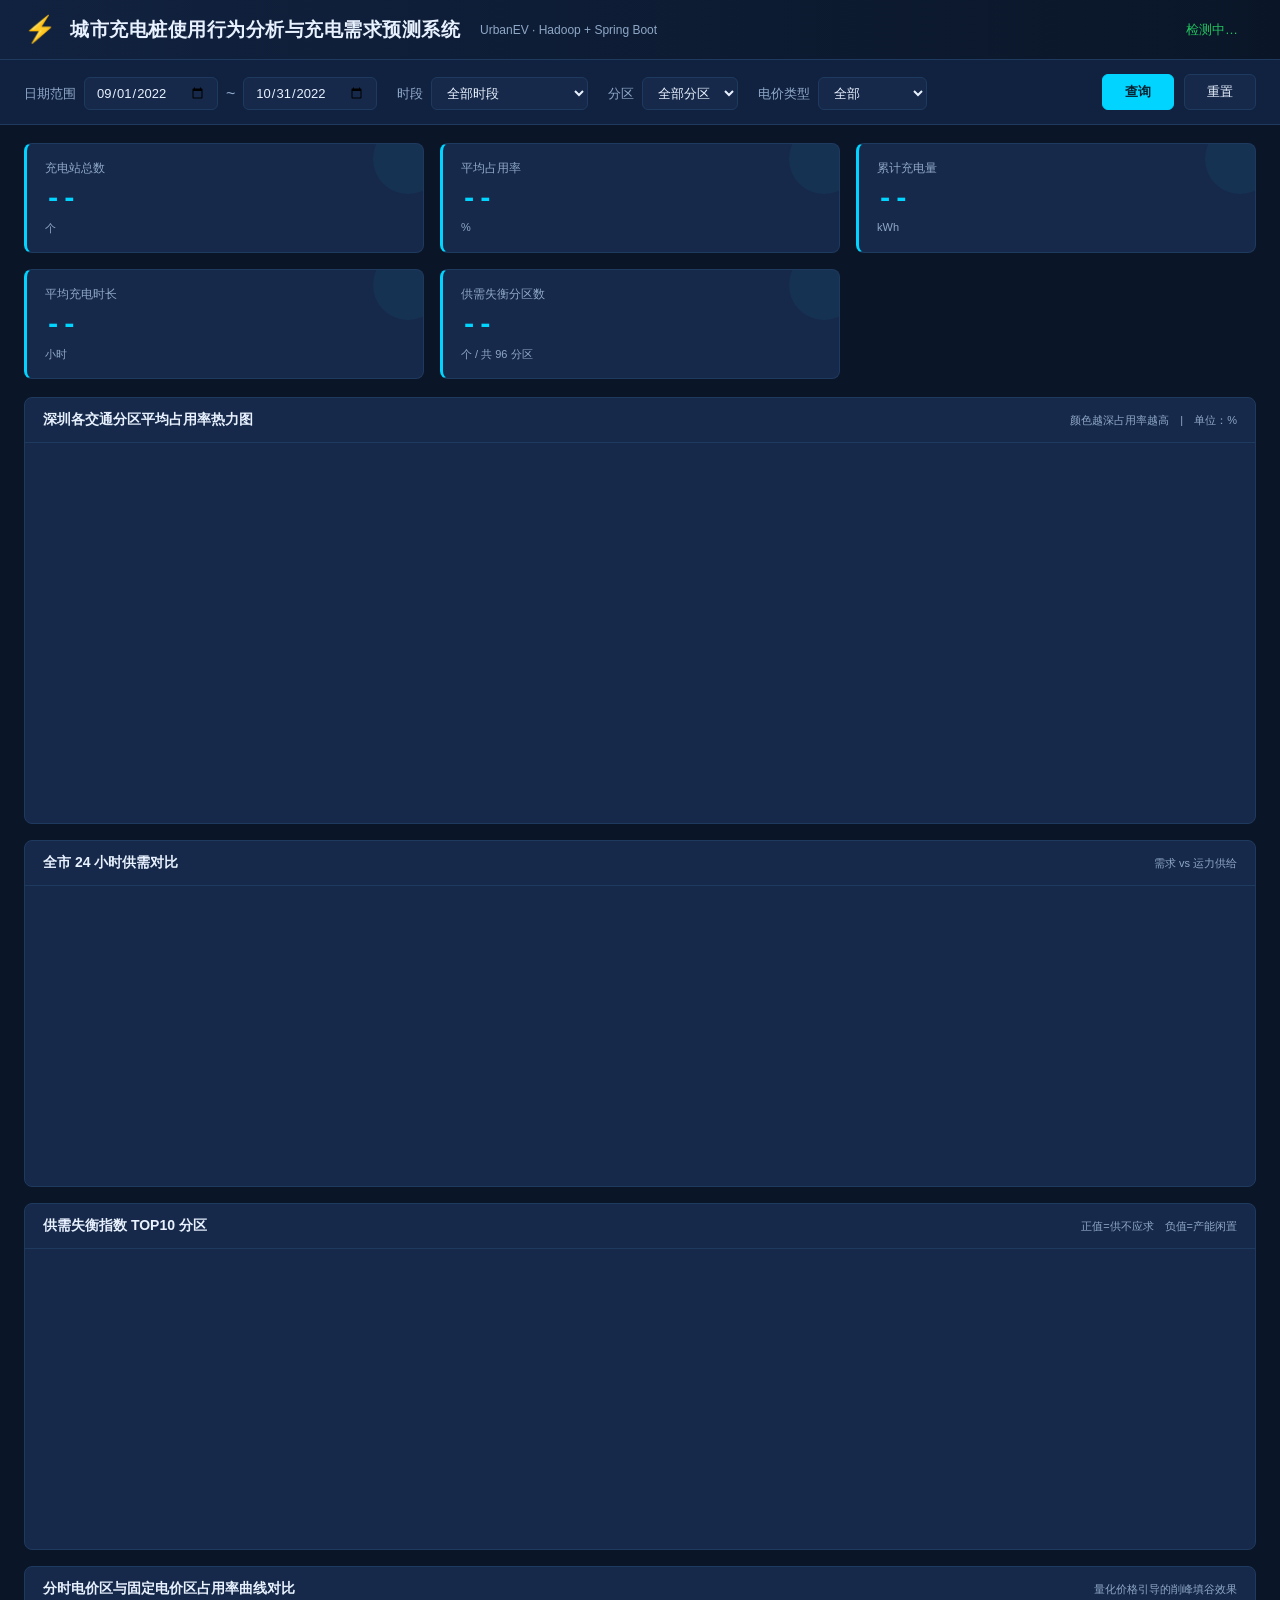
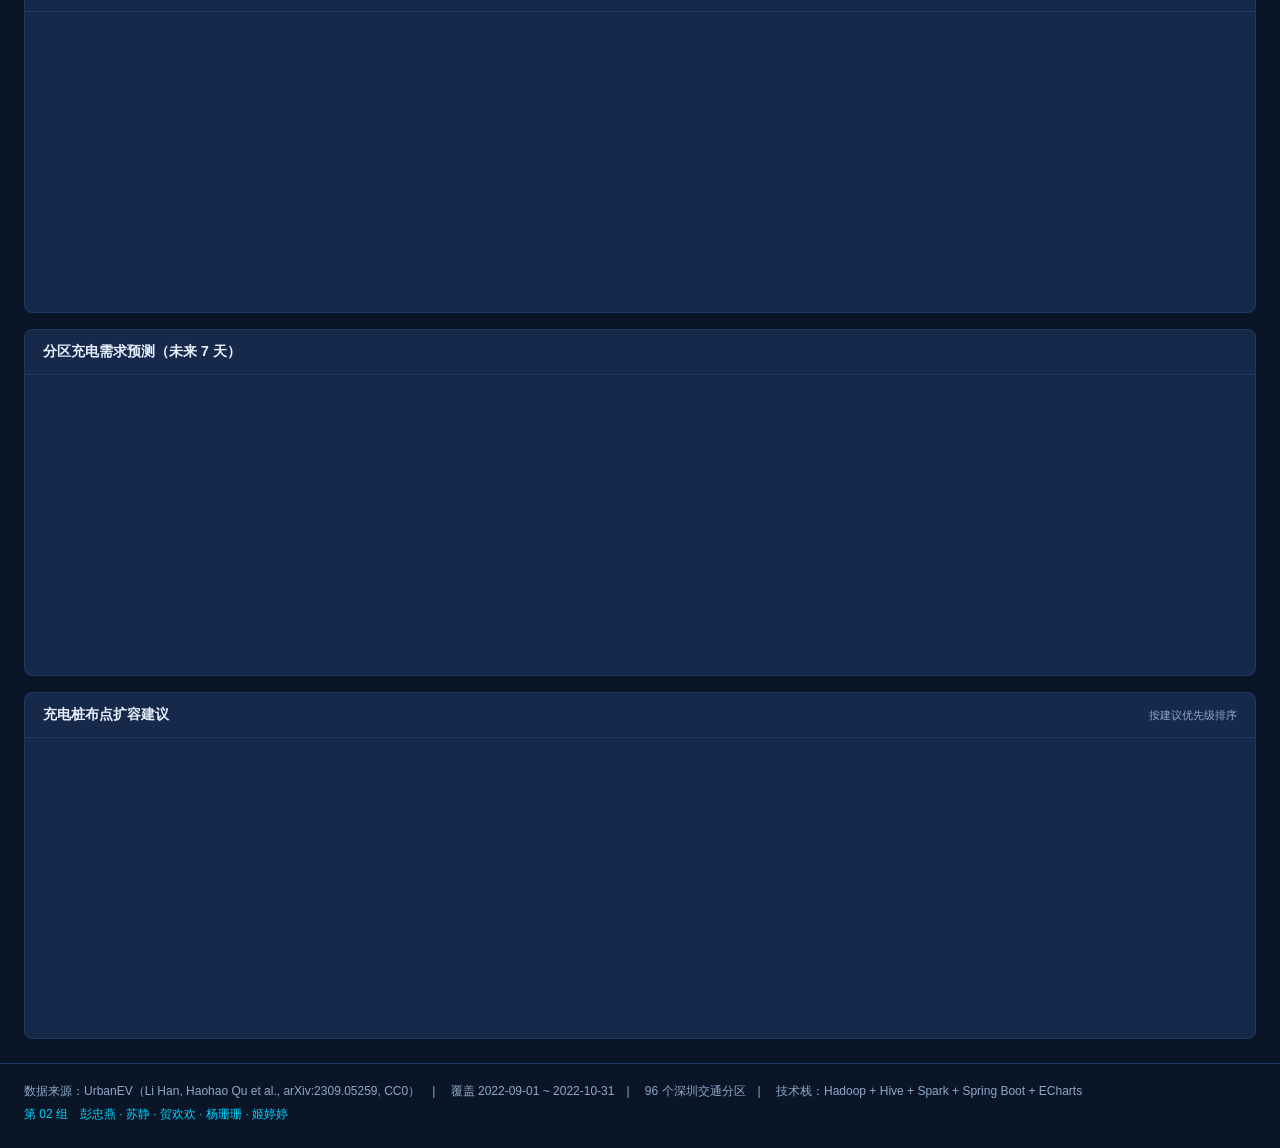
==== frontend/index.html @ 477baba5 "[A] 基础设施与骨架 - Docker编排/Flume配置/MR作业/Spark SQL/前后端骨架 + 数据实测重写契约" ====
<!DOCTYPE html>
<html lang="zh-CN">
<head>
<meta charset="UTF-8">
<meta name="viewport" content="width=device-width, initial-scale=1.0">
<title>城市充电桩使用行为分析与充电需求预测系统</title>
<link rel="stylesheet" href="css/style.css">
</head>
<body>

<!-- ==================== 顶部导航 ==================== -->
<header class="topbar">
    <div class="topbar-left">
        <span class="logo">⚡</span>
        <h1>城市充电桩使用行为分析与充电需求预测系统</h1>
        <span class="subtitle">UrbanEV · Hadoop + Spring Boot</span>
    </div>
    <div class="topbar-right">
        <span class="status" id="sysStatus">检测中…</span>
        <span class="clock" id="clock"></span>
    </div>
</header>

<!-- ==================== 全局筛选栏 ==================== -->
<section class="filter-bar" id="filterBar">
    <div class="filter-item">
        <label>日期范围</label>
        <input type="date" id="startDate" value="2022-09-01">
        <span class="tilde">~</span>
        <input type="date" id="endDate" value="2022-10-31">
    </div>
    <div class="filter-item">
        <label>时段</label>
        <select id="hourSelect">
            <option value="">全部时段</option>
            <option value="0-6">凌晨 00:00-06:59</option>
            <option value="7-9">早高峰 07:00-09:59</option>
            <option value="10-16">平峰 10:00-16:59</option>
            <option value="17-19">晚高峰 17:00-19:59</option>
            <option value="20-23">夜间 20:00-23:59</option>
        </select>
    </div>
    <div class="filter-item">
        <label>分区</label>
        <select id="regionSelect">
            <option value="">全部分区</option>
        </select>
    </div>
    <div class="filter-item">
        <label>电价类型</label>
        <select id="priceTypeSelect">
            <option value="">全部</option>
            <option value="TOU">分时电价区</option>
            <option value="FLAT">固定电价区</option>
        </select>
    </div>
    <div class="filter-actions">
        <button class="btn btn-primary" id="btnQuery">查询</button>
        <button class="btn" id="btnReset">重置</button>
    </div>
</section>

<!-- ==================== KPI 指标卡 ==================== -->
<section class="kpi-row" id="kpiRow">
    <div class="kpi-card" data-kpi="stations">
        <div class="kpi-label">充电站总数</div>
        <div class="kpi-value" id="kpiStations">--</div>
        <div class="kpi-sub" id="kpiStationsSub">个</div>
    </div>
    <div class="kpi-card" data-kpi="avg-occupancy">
        <div class="kpi-label">平均占用率</div>
        <div class="kpi-value" id="kpiOccupancy">--</div>
        <div class="kpi-sub" id="kpiOccupancySub">%</div>
    </div>
    <div class="kpi-card" data-kpi="total-volume">
        <div class="kpi-label">累计充电量</div>
        <div class="kpi-value" id="kpiVolume">--</div>
        <div class="kpi-sub">kWh</div>
    </div>
    <div class="kpi-card" data-kpi="avg-duration">
        <div class="kpi-label">平均充电时长</div>
        <div class="kpi-value" id="kpiDuration">--</div>
        <div class="kpi-sub">小时</div>
    </div>
    <div class="kpi-card" data-kpi="imbalance">
        <div class="kpi-label">供需失衡分区数</div>
        <div class="kpi-value" id="kpiImbalance">--</div>
        <div class="kpi-sub">个 / 共 96 分区</div>
    </div>
</section>

<!-- ==================== 主图表区 ==================== -->
<section class="chart-grid">

    <!-- 图1：分区占用率热力图 -->
    <div class="chart-card chart-lg">
        <div class="chart-header">
            <h3>深圳各交通分区平均占用率热力图</h3>
            <span class="chart-tip">颜色越深占用率越高　|　单位：%</span>
        </div>
        <div class="chart-body" id="chartHeatmap"></div>
    </div>

    <!-- 图2：24小时供需曲线 -->
    <div class="chart-card">
        <div class="chart-header">
            <h3>全市 24 小时供需对比</h3>
            <span class="chart-tip">需求 vs 运力供给</span>
        </div>
        <div class="chart-body" id="chartHourly"></div>
    </div>

    <!-- 图3：供需失衡指数 TOP10 -->
    <div class="chart-card">
        <div class="chart-header">
            <h3>供需失衡指数 TOP10 分区</h3>
            <span class="chart-tip">正值=供不应求　负值=产能闲置</span>
        </div>
        <div class="chart-body" id="chartImbalance"></div>
    </div>

    <!-- 图4：分时电价 vs 固定电价 削峰效果 -->
    <div class="chart-card">
        <div class="chart-header">
            <h3>分时电价区与固定电价区占用率曲线对比</h3>
            <span class="chart-tip">量化价格引导的削峰填谷效果</span>
        </div>
        <div class="chart-body" id="chartPriceElasticity"></div>
    </div>

    <!-- 图5：充电需求预测 -->
    <div class="chart-card">
        <div class="chart-header">
            <h3>分区充电需求预测（未来 7 天）</h3>
            <span class="chart-tip" id="predictMape"></span>
        </div>
        <div class="chart-body" id="chartForecast"></div>
    </div>

    <!-- 图6：布点扩容建议 -->
    <div class="chart-card">
        <div class="chart-header">
            <h3>充电桩布点扩容建议</h3>
            <span class="chart-tip">按建议优先级排序</span>
        </div>
        <div class="chart-body chart-scroll" id="chartSuggestion"></div>
    </div>

</section>

<!-- ==================== 数据说明 ==================== -->
<footer class="footer">
    <div>
        数据来源：UrbanEV（Li Han, Haohao Qu et al., arXiv:2309.05259, CC0）　|　
        覆盖 2022-09-01 ~ 2022-10-31　|　
        96 个深圳交通分区　|　
        技术栈：Hadoop + Hive + Spark + Spring Boot + ECharts
    </div>
    <div class="footer-team">
        第 02 组　彭忠燕 · 苏静 · 贺欢欢 · 杨珊珊 · 姬婷婷
    </div>
</footer>

<script src="js/echarts.min.js"></script>
<script src="js/common.js"></script>
<script src="js/app.js"></script>
</body>
</html>
---- frontend/css/style.css ----
/* ==============================================================================
 * style.css —— 前端样式（骨架模板）
 *
 * 维护人：C（贺欢欢）　|　骨架由 A（彭忠燕）提供，2026-11-19
 *
 * 配色说明：
 *   整体深色科技风，答辩现场投影效果好（深色背景投影不刺眼，图表线条更亮）
 *   主色 #00d4ff（青），强调 #ff6b35（橙），数据上涨用红、下跌用绿
 * ============================================================================== */

:root {
    --bg-primary: #0a1628;
    --bg-secondary: #112240;
    --bg-card: #16294a;
    --border: #1e3a5f;
    --text-primary: #e8f1ff;
    --text-secondary: #8fa8c8;
    --accent-cyan: #00d4ff;
    --accent-orange: #ff6b35;
    --accent-green: #22c55e;
    --accent-red: #ef4444;
    --accent-purple: #a78bfa;
}

* { margin: 0; padding: 0; box-sizing: border-box; }

body {
    font-family: "Microsoft YaHei", "PingFang SC", -apple-system, sans-serif;
    background: var(--bg-primary);
    color: var(--text-primary);
    min-height: 100vh;
}

/* ---------------- 顶部导航 ---------------- */
.topbar {
    display: flex; justify-content: space-between; align-items: center;
    padding: 14px 24px;
    background: linear-gradient(90deg, var(--bg-secondary), var(--bg-primary));
    border-bottom: 1px solid var(--border);
}
.topbar-left { display: flex; align-items: center; gap: 14px; }
.logo { font-size: 26px; }
.topbar h1 { font-size: 19px; font-weight: 600; letter-spacing: .5px; }
.subtitle { font-size: 12px; color: var(--text-secondary); margin-left: 6px; }
.topbar-right { display: flex; align-items: center; gap: 18px; }
.status { font-size: 13px; color: var(--accent-green); }
.status.down { color: var(--accent-red); }
.clock { font-size: 14px; color: var(--accent-cyan); font-family: Consolas, monospace; }

/* ---------------- 全局筛选栏 ---------------- */
.filter-bar {
    display: flex; flex-wrap: wrap; gap: 20px; align-items: flex-end;
    padding: 14px 24px;
    background: var(--bg-secondary);
    border-bottom: 1px solid var(--border);
}
.filter-item { display: flex; align-items: center; gap: 8px; }
.filter-item label { font-size: 13px; color: var(--text-secondary); white-space: nowrap; }
.filter-item input, .filter-item select {
    background: var(--bg-card);
    border: 1px solid var(--border);
    color: var(--text-primary);
    padding: 7px 11px;
    border-radius: 6px;
    font-size: 13px;
    outline: none;
    font-family: inherit;
}
.filter-item input:focus, .filter-item select:focus { border-color: var(--accent-cyan); }
.tilde { color: var(--text-secondary); }
.filter-actions { margin-left: auto; display: flex; gap: 10px; }

.btn {
    padding: 8px 22px; border: 1px solid var(--border);
    background: var(--bg-card); color: var(--text-primary);
    border-radius: 6px; cursor: pointer; font-size: 13px;
    font-family: inherit; transition: all .2s;
}
.btn:hover { border-color: var(--accent-cyan); color: var(--accent-cyan); }
.btn-primary {
    background: var(--accent-cyan); color: #04202e;
    border-color: var(--accent-cyan); font-weight: 600;
}
.btn-primary:hover { background: #33ddff; color: #04202e; }

/* ---------------- KPI 指标卡 ---------------- */
.kpi-row {
    display: grid; grid-template-columns: repeat(5, 1fr);
    gap: 16px; padding: 18px 24px;
}
.kpi-card {
    background: var(--bg-card);
    border: 1px solid var(--border);
    border-left: 3px solid var(--accent-cyan);
    border-radius: 8px; padding: 16px 18px;
    position: relative; overflow: hidden;
}
.kpi-card::after {
    content: ''; position: absolute; right: -20px; top: -20px;
    width: 70px; height: 70px; border-radius: 50%;
    background: rgba(0, 212, 255, .05);
}
.kpi-label { font-size: 12px; color: var(--text-secondary); margin-bottom: 8px; }
.kpi-value {
    font-size: 27px; font-weight: 700; color: var(--accent-cyan);
    font-family: Consolas, "Microsoft YaHei", monospace; line-height: 1.15;
}
.kpi-sub { font-size: 11px; color: var(--text-secondary); margin-top: 5px; }

/* ---------------- 图表区 ---------------- */
.chart-grid {
    display: grid; grid-template-columns: repeat(2, 1fr);
    gap: 16px; padding: 0 24px 24px;
}
.chart-card {
    background: var(--bg-card);
    border: 1px solid var(--border);
    border-radius: 8px; overflow: hidden;
    display: flex; flex-direction: column;
}
.chart-lg { grid-column: span 2; }
.chart-header {
    padding: 13px 18px;
    border-bottom: 1px solid var(--border);
    display: flex; justify-content: space-between; align-items: baseline;
    flex-wrap: wrap; gap: 8px;
}
.chart-header h3 { font-size: 14px; font-weight: 600; }
.chart-tip { font-size: 11px; color: var(--text-secondary); }
.chart-body { height: 300px; padding: 8px; }
.chart-lg .chart-body { height: 380px; }
.chart-scroll { overflow-y: auto; }

/* ---------------- 页脚 ---------------- */
.footer {
    padding: 16px 24px 22px;
    border-top: 1px solid var(--border);
    color: var(--text-secondary); font-size: 12px; line-height: 1.9;
}
.footer-team { color: var(--accent-cyan); }

/* ---------------- 滚动条 ---------------- */
::-webkit-scrollbar { width: 7px; height: 7px; }
::-webkit-scrollbar-track { background: var(--bg-primary); }
::-webkit-scrollbar-thumb { background: var(--border); border-radius: 4px; }
::-webkit-scrollbar-thumb:hover { background: var(--accent-cyan); }

/* ---------------- 响应式（笔记本小屏答辩用） ---------------- */
@media (max-width: 1400px) {
    .kpi-row { grid-template-columns: repeat(3, 1fr); }
    .chart-grid { grid-template-columns: 1fr; }
    .chart-lg { grid-column: span 1; }
}
@media (max-width: 900px) {
    .kpi-row { grid-template-columns: repeat(2, 1fr); }
    .topbar h1 { font-size: 15px; }
}
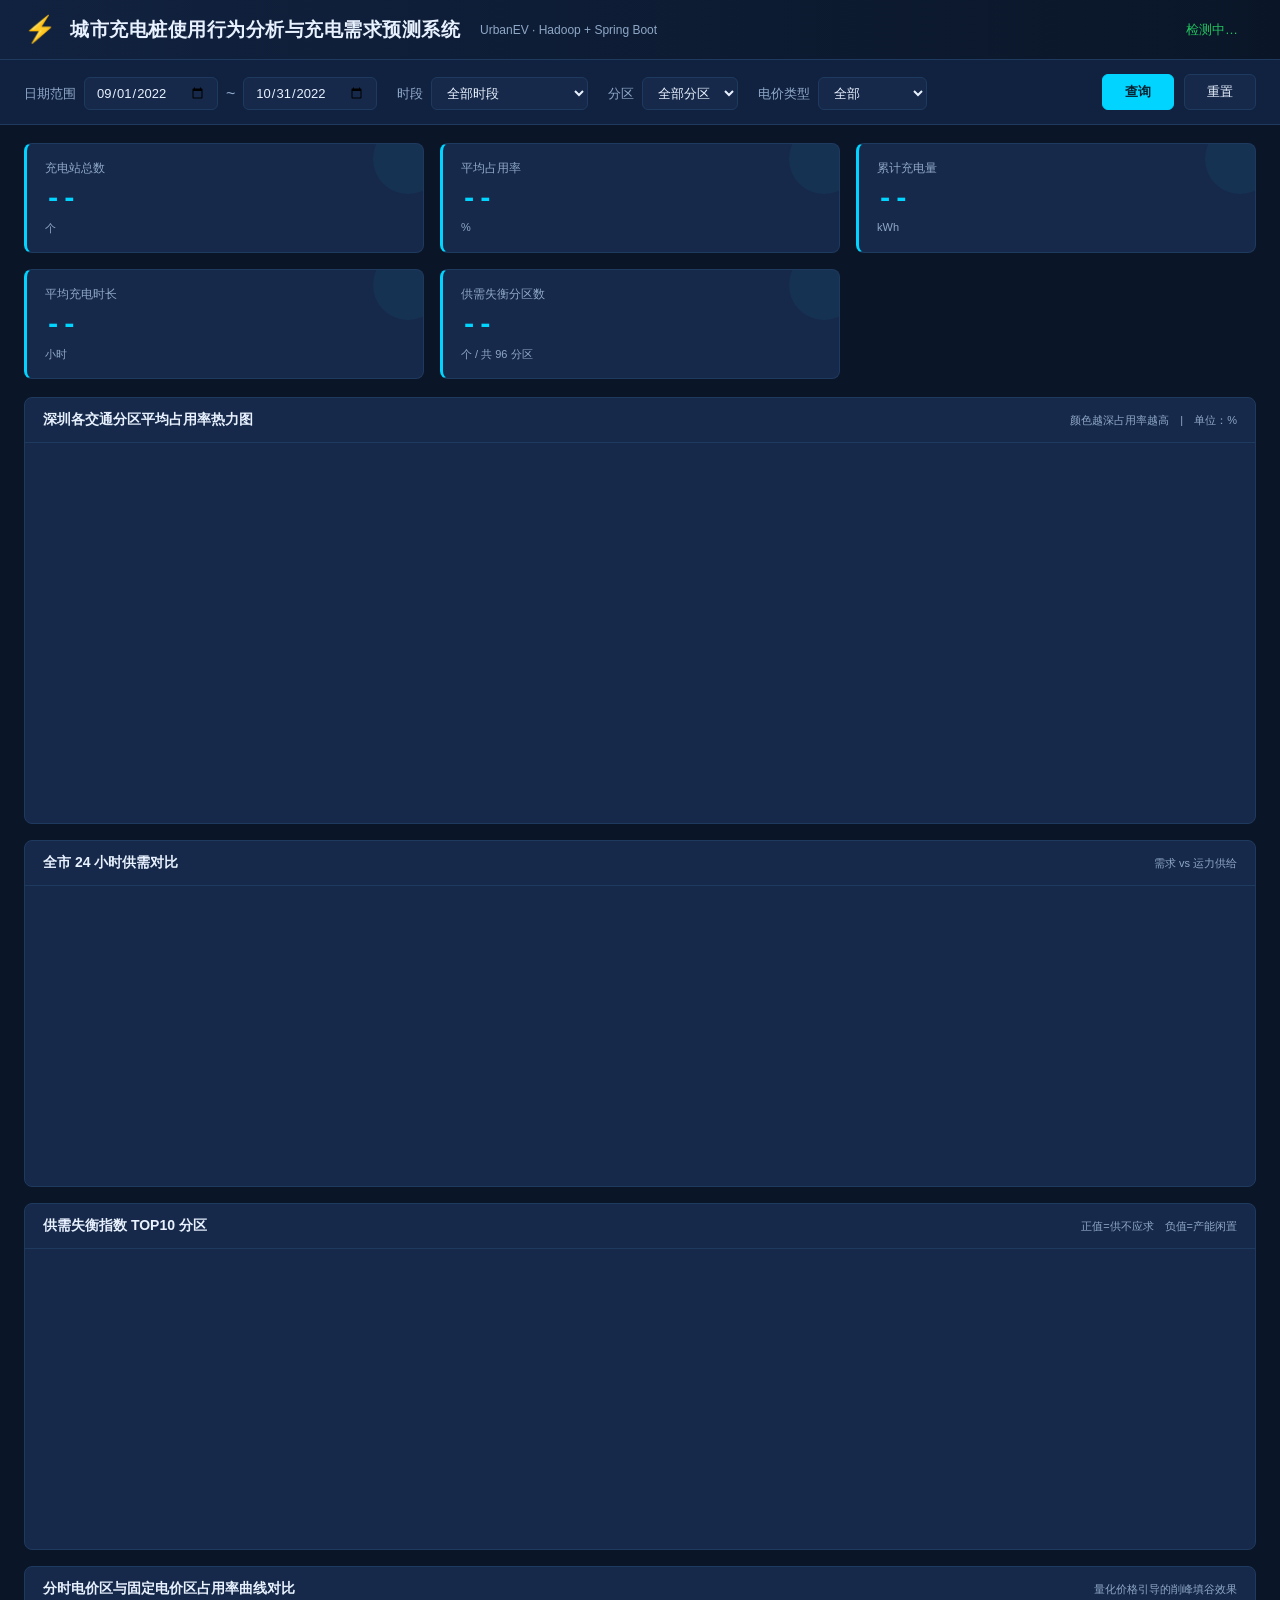
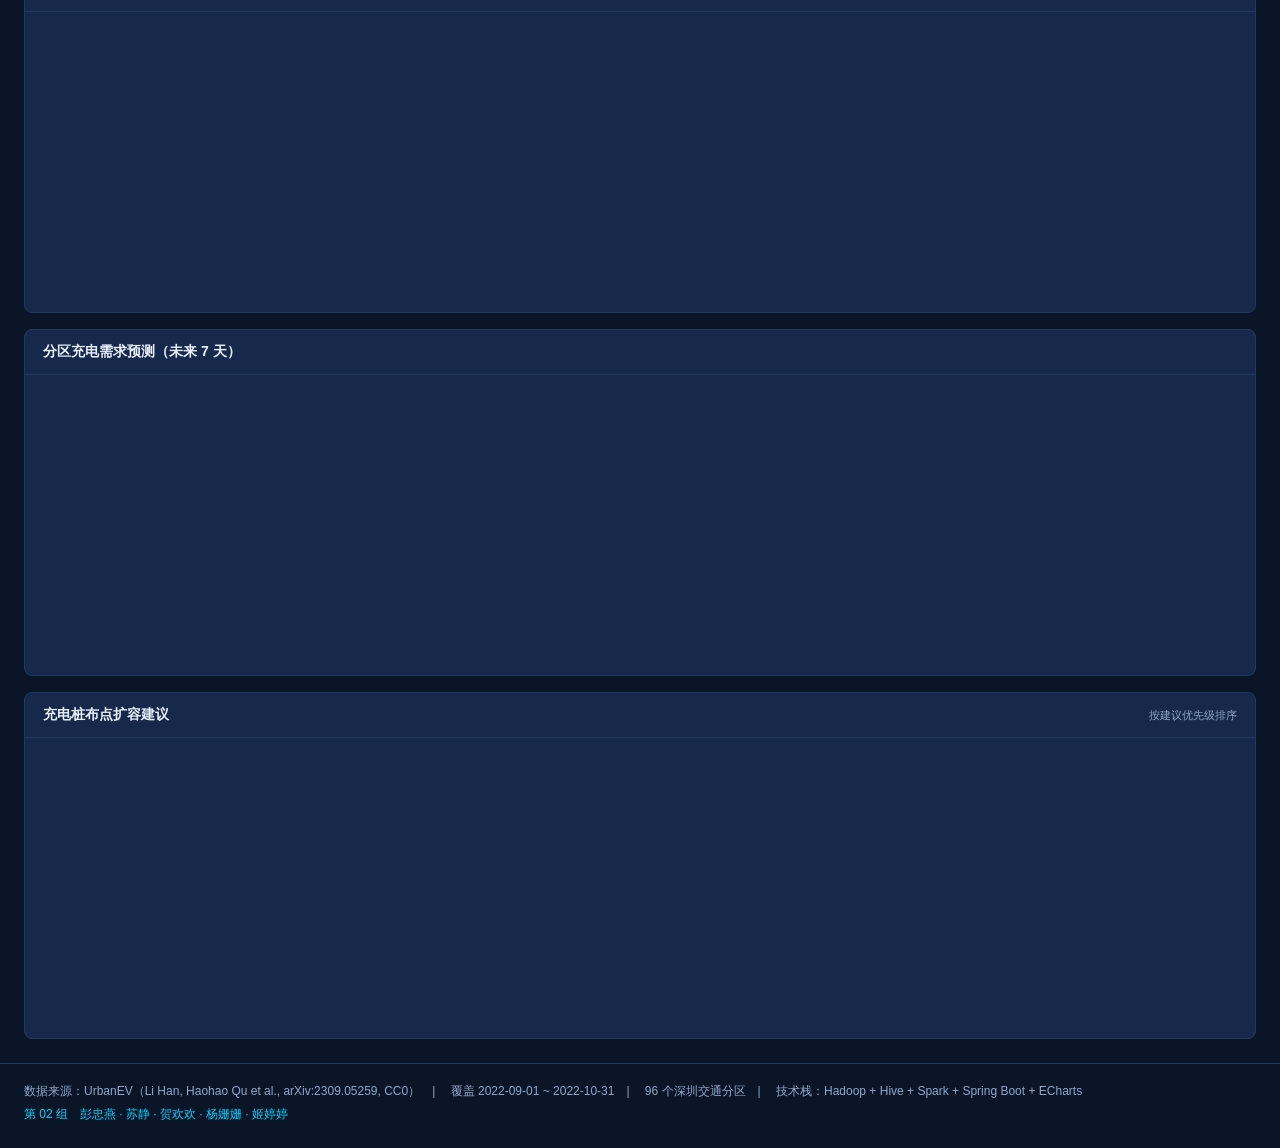
==== commit 1c81537f: "[D] 补答辩素材 D_测试素材.md + 3 张接口实测配图；全仓姓名更正为杨姗姗（含报告 docx 重命名）" ====
--- a/frontend/index.html
+++ b/frontend/index.html
@@ -157,7 +157,7 @@
         技术栈：Hadoop + Hive + Spark + Spring Boot + ECharts
     </div>
     <div class="footer-team">
-        第 02 组　彭忠燕 · 苏静 · 贺欢欢 · 杨珊珊 · 姬婷婷
+        第 02 组　彭忠燕 · 苏静 · 贺欢欢 · 杨姗姗 · 姬婷婷
     </div>
 </footer>
 
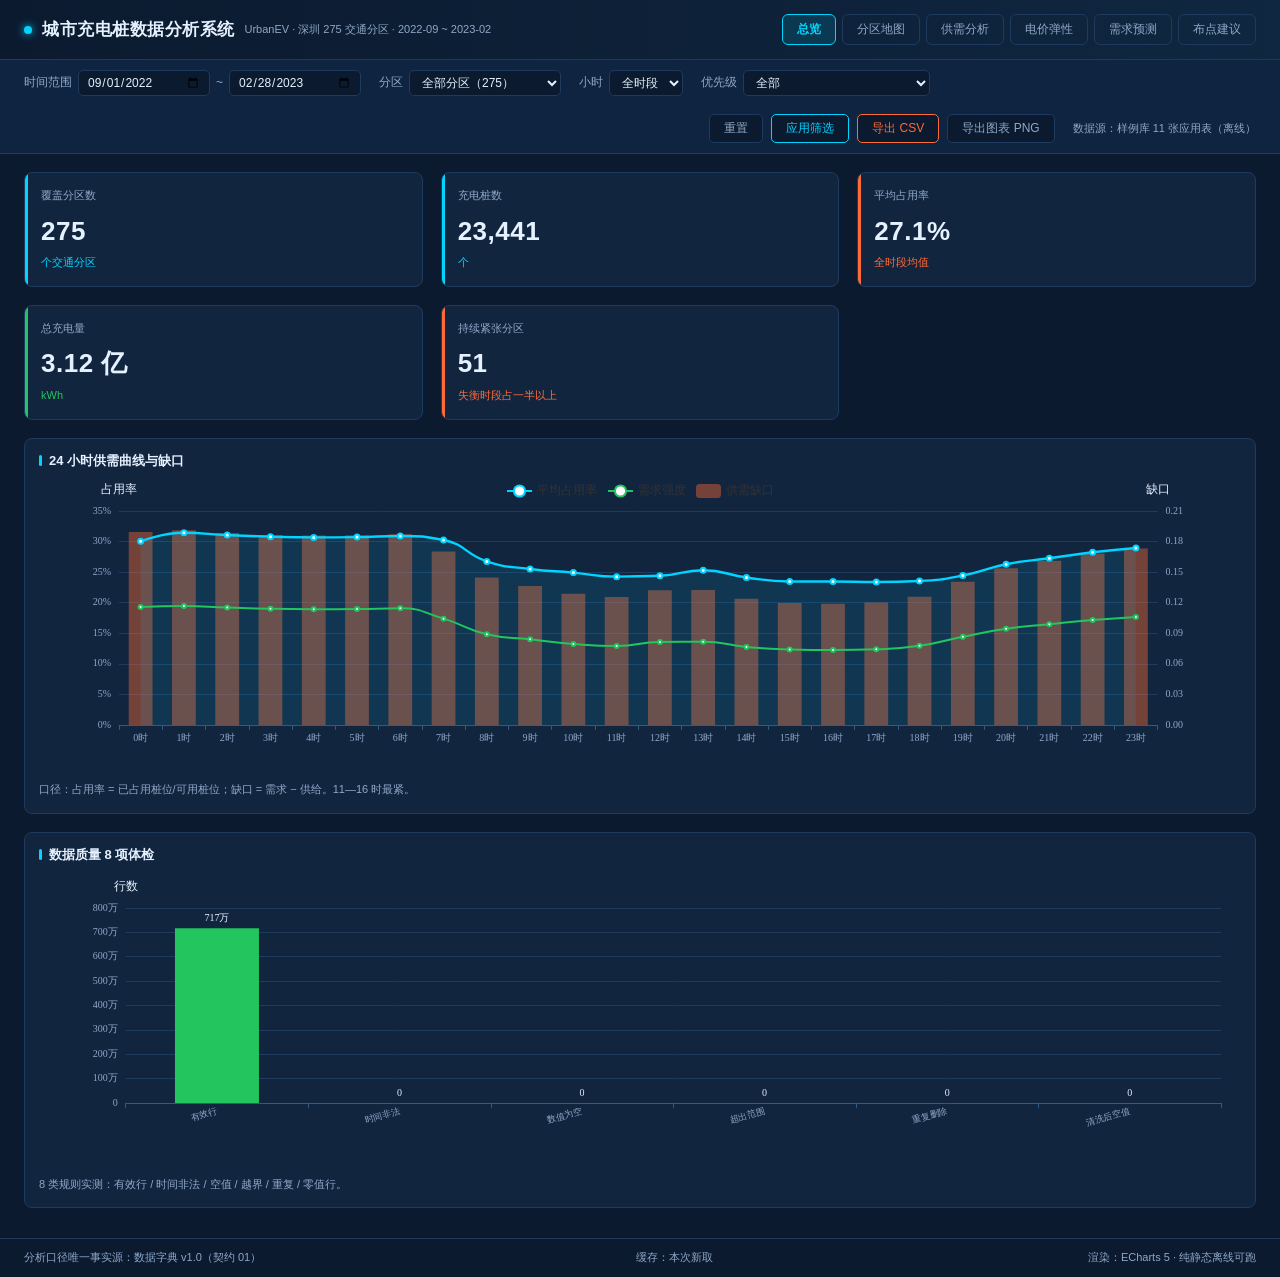
==== commit 09b1ca4a: "[C] 前端 - 六页看板替换骨架，补 data.js 离线数据并换新布点口径 CSV" ====
--- a/frontend/index.html
+++ b/frontend/index.html
@@ -1,167 +1,124 @@
-<!DOCTYPE html>
+﻿<!DOCTYPE html>
 <html lang="zh-CN">
 <head>
 <meta charset="UTF-8">
-<meta name="viewport" content="width=device-width, initial-scale=1.0">
-<title>城市充电桩使用行为分析与充电需求预测系统</title>
+<meta name="viewport" content="width=device-width, initial-scale=1">
+<title>城市充电桩数据分析系统 · 可视化看板</title>
 <link rel="stylesheet" href="css/style.css">
 </head>
 <body>
-
-<!-- ==================== 顶部导航 ==================== -->
 <header class="topbar">
-    <div class="topbar-left">
-        <span class="logo">⚡</span>
-        <h1>城市充电桩使用行为分析与充电需求预测系统</h1>
-        <span class="subtitle">UrbanEV · Hadoop + Spring Boot</span>
-    </div>
-    <div class="topbar-right">
-        <span class="status" id="sysStatus">检测中…</span>
-        <span class="clock" id="clock"></span>
-    </div>
+  <div class="brand">
+    <span class="dot"></span>
+    <h1>城市充电桩数据分析系统</h1>
+    <span class="tag">UrbanEV · 深圳 275 交通分区 · 2022-09 ~ 2023-02</span>
+  </div>
+  <nav class="tabs" id="tabs">
+    <button class="tab active" data-page="p1">总览</button>
+    <button class="tab" data-page="p2">分区地图</button>
+    <button class="tab" data-page="p3">供需分析</button>
+    <button class="tab" data-page="p4">电价弹性</button>
+    <button class="tab" data-page="p5">需求预测</button>
+    <button class="tab" data-page="p6">布点建议</button>
+  </nav>
 </header>
 
-<!-- ==================== 全局筛选栏 ==================== -->
-<section class="filter-bar" id="filterBar">
-    <div class="filter-item">
-        <label>日期范围</label>
-        <input type="date" id="startDate" value="2022-09-01">
-        <span class="tilde">~</span>
-        <input type="date" id="endDate" value="2022-10-31">
+<div class="filterbar" id="filterbar">
+  <label>时间范围
+    <input type="date" id="fStart" value="2022-09-01">
+    <span class="sep">~</span>
+    <input type="date" id="fEnd" value="2023-02-28">
+  </label>
+  <label>分区
+    <select id="fZone"><option value="all">全部分区（275）</option></select>
+  </label>
+  <label>小时
+    <select id="fHour"><option value="all">全时段</option></select>
+  </label>
+  <label>优先级
+    <select id="fPri">
+      <option value="all">全部</option>
+      <option value="1">P1 持续紧张（先加）</option>
+      <option value="2">P2 尖峰 / 高密度（前瞻加）</option>
+      <option value="3">P3 不加桩（改调度）</option>
+    </select>
+  </label>
+  <div class="btns">
+    <button class="btn ghost" id="btnReset">重置</button>
+    <button class="btn primary" id="btnApply">应用筛选</button>
+    <button class="btn warn" id="btnExport">导出 CSV</button>
+      <button class="btn" id="btnExportPng">导出图表 PNG</button>
+  </div>
+  <span class="src" id="dataSrc">数据源：样例库 11 张应用表（离线）</span>
+</div>
+
+<main>
+  <!-- P1 总览 -->
+  <section class="page active" id="p1">
+    <div class="kpi-row" id="kpiRow"></div>
+    <div class="grid2">
+      <div class="card"><h3>24 小时供需曲线与缺口</h3><div class="chart" id="chartHourly"></div>
+        <p class="note">口径：占用率 = 已占用桩位/可用桩位；缺口 = 需求 − 供给。11—16 时最紧。</p></div>
+      <div class="card"><h3>数据质量 8 项体检</h3><div class="chart" id="chartDq"></div>
+        <p class="note">8 类规则实测：有效行 / 时间非法 / 空值 / 越界 / 重复 / 零值行。</p></div>
     </div>
-    <div class="filter-item">
-        <label>时段</label>
-        <select id="hourSelect">
-            <option value="">全部时段</option>
-            <option value="0-6">凌晨 00:00-06:59</option>
-            <option value="7-9">早高峰 07:00-09:59</option>
-            <option value="10-16">平峰 10:00-16:59</option>
-            <option value="17-19">晚高峰 17:00-19:59</option>
-            <option value="20-23">夜间 20:00-23:59</option>
-        </select>
+  </section>
+
+  <!-- P2 地图 -->
+  <section class="page" id="p2">
+    <div class="grid-map">
+      <div class="card"><h3>275 个交通分区平均占用率空间分布</h3><div class="chart map" id="chartMap"></div>
+        <p class="note">底图：深圳市 9 行政区轮廓（本地 GeoJSON）；点：交通分区经纬度定位。分区 ≠ 行政区，不做面填充。</p></div>
+      <div class="card"><h3>分区平均占用率 TOP20</h3><div class="chart tall" id="chartZoneTop"></div></div>
     </div>
-    <div class="filter-item">
-        <label>分区</label>
-        <select id="regionSelect">
-            <option value="">全部分区</option>
-        </select>
+  </section>
+
+  <!-- P3 供需 -->
+  <section class="page" id="p3">
+    <div class="grid2">
+      <div class="card"><h3>供需失衡指数 · 分小时分布</h3><div class="chart tall2" id="chartImbalance"></div></div>
+      <div class="card"><h3>小时明细</h3><div class="table-wrap"><table id="tblHour"></table></div>
+        <p class="note">avg_supply 全时段恒为 0.0036（=1/275），分母口径待 B 岗复核。</p></div>
     </div>
-    <div class="filter-item">
-        <label>电价类型</label>
-        <select id="priceTypeSelect">
-            <option value="">全部</option>
-            <option value="TOU">分时电价区</option>
-            <option value="FLAT">固定电价区</option>
-        </select>
+  </section>
+
+  <!-- P4 电价 -->
+  <section class="page" id="p4">
+    <div class="grid2">
+      <div class="card"><h3>TOU 与 FLAT 两类分区 24 小时占用率</h3><div class="chart" id="chartPrice"></div>
+        <p class="note">分组依据 σ_price（契约 02）：TOU 分时电价区 / FLAT 平段电价区。</p></div>
+      <div class="card"><h3>电价弹性：价差 → 占用率</h3><div class="chart" id="chartElastic"></div>
+        <p class="note">每个点是一小时；价差越大，占用率整体越低（FLAT 组价差高、占用率低）。</p></div>
     </div>
-    <div class="filter-actions">
-        <button class="btn btn-primary" id="btnQuery">查询</button>
-        <button class="btn" id="btnReset">重置</button>
+  </section>
+
+  <!-- P5 预测 -->
+  <section class="page" id="p5">
+    <div class="grid2">
+      <div class="card"><h3 id="fcTitle">需求预测曲线（实际 vs 预测）</h3><div class="chart" id="chartForecast"></div>
+        <p class="note">指标：MAPE（平均绝对百分比误差），越低越好。</p></div>
+      <div class="card"><h3>预测误差（MAPE）分布</h3><div class="chart" id="chartMape"></div></div>
     </div>
-</section>
+  </section>
 
-<!-- ==================== KPI 指标卡 ==================== -->
-<section class="kpi-row" id="kpiRow">
-    <div class="kpi-card" data-kpi="stations">
-        <div class="kpi-label">充电站总数</div>
-        <div class="kpi-value" id="kpiStations">--</div>
-        <div class="kpi-sub" id="kpiStationsSub">个</div>
+  <!-- P6 布点 -->
+  <section class="page" id="p6">
+    <div class="grid2">
+      <div class="card"><h3>布点扩容 TOP15：现有桩数 vs 建议新增</h3><div class="chart tall2" id="chartExpansion"></div></div>
+      <div class="card"><h3>建议清单（P1 先加 · P2 前瞻加 · P3 不加桩改调度）</h3><div class="table-wrap"><table id="tblSuggest"></table></div>
+        <p class="note">priority 1 = 峰值缺口最大，优先加桩。</p></div>
     </div>
-    <div class="kpi-card" data-kpi="avg-occupancy">
-        <div class="kpi-label">平均占用率</div>
-        <div class="kpi-value" id="kpiOccupancy">--</div>
-        <div class="kpi-sub" id="kpiOccupancySub">%</div>
-    </div>
-    <div class="kpi-card" data-kpi="total-volume">
-        <div class="kpi-label">累计充电量</div>
-        <div class="kpi-value" id="kpiVolume">--</div>
-        <div class="kpi-sub">kWh</div>
-    </div>
-    <div class="kpi-card" data-kpi="avg-duration">
-        <div class="kpi-label">平均充电时长</div>
-        <div class="kpi-value" id="kpiDuration">--</div>
-        <div class="kpi-sub">小时</div>
-    </div>
-    <div class="kpi-card" data-kpi="imbalance">
-        <div class="kpi-label">供需失衡分区数</div>
-        <div class="kpi-value" id="kpiImbalance">--</div>
-        <div class="kpi-sub">个 / 共 96 分区</div>
-    </div>
-</section>
+  </section>
+</main>
 
-<!-- ==================== 主图表区 ==================== -->
-<section class="chart-grid">
-
-    <!-- 图1：分区占用率热力图 -->
-    <div class="chart-card chart-lg">
-        <div class="chart-header">
-            <h3>深圳各交通分区平均占用率热力图</h3>
-            <span class="chart-tip">颜色越深占用率越高　|　单位：%</span>
-        </div>
-        <div class="chart-body" id="chartHeatmap"></div>
-    </div>
-
-    <!-- 图2：24小时供需曲线 -->
-    <div class="chart-card">
-        <div class="chart-header">
-            <h3>全市 24 小时供需对比</h3>
-            <span class="chart-tip">需求 vs 运力供给</span>
-        </div>
-        <div class="chart-body" id="chartHourly"></div>
-    </div>
-
-    <!-- 图3：供需失衡指数 TOP10 -->
-    <div class="chart-card">
-        <div class="chart-header">
-            <h3>供需失衡指数 TOP10 分区</h3>
-            <span class="chart-tip">正值=供不应求　负值=产能闲置</span>
-        </div>
-        <div class="chart-body" id="chartImbalance"></div>
-    </div>
-
-    <!-- 图4：分时电价 vs 固定电价 削峰效果 -->
-    <div class="chart-card">
-        <div class="chart-header">
-            <h3>分时电价区与固定电价区占用率曲线对比</h3>
-            <span class="chart-tip">量化价格引导的削峰填谷效果</span>
-        </div>
-        <div class="chart-body" id="chartPriceElasticity"></div>
-    </div>
-
-    <!-- 图5：充电需求预测 -->
-    <div class="chart-card">
-        <div class="chart-header">
-            <h3>分区充电需求预测（未来 7 天）</h3>
-            <span class="chart-tip" id="predictMape"></span>
-        </div>
-        <div class="chart-body" id="chartForecast"></div>
-    </div>
-
-    <!-- 图6：布点扩容建议 -->
-    <div class="chart-card">
-        <div class="chart-header">
-            <h3>充电桩布点扩容建议</h3>
-            <span class="chart-tip">按建议优先级排序</span>
-        </div>
-        <div class="chart-body chart-scroll" id="chartSuggestion"></div>
-    </div>
-
-</section>
-
-<!-- ==================== 数据说明 ==================== -->
-<footer class="footer">
-    <div>
-        数据来源：UrbanEV（Li Han, Haohao Qu et al., arXiv:2309.05259, CC0）　|　
-        覆盖 2022-09-01 ~ 2022-10-31　|　
-        96 个深圳交通分区　|　
-        技术栈：Hadoop + Hive + Spark + Spring Boot + ECharts
-    </div>
-    <div class="footer-team">
-        第 02 组　彭忠燕 · 苏静 · 贺欢欢 · 杨姗姗 · 姬婷婷
-    </div>
+<footer class="foot">
+  <span>分析口径唯一事实源：数据字典 v1.0（契约 01）</span>
+  <span id="cacheHit">缓存：未命中</span>
+  <span>渲染：ECharts 5 · 纯静态离线可跑</span>
 </footer>
 
 <script src="js/echarts.min.js"></script>
+<script src="js/data.js"></script>
 <script src="js/common.js"></script>
 <script src="js/app.js"></script>
 </body>
--- a/frontend/css/style.css
+++ b/frontend/css/style.css
@@ -1,157 +1,88 @@
-/* ==============================================================================
- * style.css —— 前端样式（骨架模板）
- *
- * 维护人：C（贺欢欢）　|　骨架由 A（彭忠燕）提供，2026-11-19
- *
- * 配色说明：
- *   整体深色科技风，答辩现场投影效果好（深色背景投影不刺眼，图表线条更亮）
- *   主色 #00d4ff（青），强调 #ff6b35（橙），数据上涨用红、下跌用绿
- * ============================================================================== */
+/* 城市充电桩数据分析系统 · 深色大屏主题 */
+:root{
+  --bg:#0b1a2f; --panel:#12253f; --panel2:#0e2440; --line:#1e3a5f;
+  --txt:#e6f1ff; --muted:#8fa8c8; --cyan:#00d4ff; --orange:#ff6b35;
+  --green:#22c55e; --yellow:#ffc107; --purple:#8b5cf6;
+}
+*{box-sizing:border-box;margin:0;padding:0}
+body{background:var(--bg);color:var(--txt);font-family:"Microsoft YaHei","Segoe UI",sans-serif;
+     font-size:13px;line-height:1.6;-webkit-font-smoothing:antialiased}
 
-:root {
-    --bg-primary: #0a1628;
-    --bg-secondary: #112240;
-    --bg-card: #16294a;
-    --border: #1e3a5f;
-    --text-primary: #e8f1ff;
-    --text-secondary: #8fa8c8;
-    --accent-cyan: #00d4ff;
-    --accent-orange: #ff6b35;
-    --accent-green: #22c55e;
-    --accent-red: #ef4444;
-    --accent-purple: #a78bfa;
+/* 顶栏 */
+.topbar{display:flex;align-items:center;justify-content:space-between;gap:16px;
+        padding:14px 24px;background:linear-gradient(90deg,#0b1a2f,#0f2740);
+        border-bottom:1px solid var(--line);position:sticky;top:0;z-index:9}
+.brand{display:flex;align-items:center;gap:10px;flex-wrap:wrap}
+.dot{width:8px;height:8px;border-radius:50%;background:var(--cyan);box-shadow:0 0 8px var(--cyan)}
+.brand h1{font-size:17px;font-weight:700;letter-spacing:.5px}
+.tag{font-size:11px;color:var(--muted)}
+.tabs{display:flex;gap:6px;flex-wrap:wrap}
+.tab{background:transparent;border:1px solid var(--line);color:var(--muted);
+     padding:6px 14px;border-radius:6px;cursor:pointer;font-size:12px;transition:.15s}
+.tab:hover{color:var(--txt);border-color:#2f5b86}
+.tab.active{background:rgba(0,212,255,.12);border-color:var(--cyan);color:var(--cyan);font-weight:700}
+
+/* 筛选条 */
+.filterbar{display:flex;align-items:center;gap:18px;flex-wrap:wrap;
+           padding:10px 24px;background:var(--panel2);border-bottom:1px solid var(--line)}
+.filterbar label{display:flex;align-items:center;gap:6px;font-size:12px;color:var(--muted)}
+.filterbar input,.filterbar select{background:#0b1a2f;border:1px solid var(--line);color:var(--txt);
+           border-radius:5px;padding:4px 8px;font-size:12px;font-family:inherit}
+.filterbar input[type=date]{width:132px}
+.sep{color:var(--muted)}
+.btns{display:flex;gap:8px;margin-left:auto}
+.btn{border:1px solid var(--line);background:#0b1a2f;color:var(--muted);padding:5px 14px;
+     border-radius:5px;cursor:pointer;font-size:12px;font-family:inherit}
+.btn:hover{color:var(--txt)}
+.btn.primary{border-color:var(--cyan);color:var(--cyan)}
+.btn.warn{border-color:var(--orange);color:var(--orange)}
+.btn:disabled{opacity:.45;cursor:not-allowed}
+.src{font-size:11px;color:var(--muted)}
+
+/* 页面与卡片 */
+main{padding:18px 24px 30px}
+.page{display:none}
+.page.active{display:block}
+.kpi-row{display:grid;grid-template-columns:repeat(5,1fr);gap:18px;margin-bottom:18px}
+.kpi{background:var(--panel);border:1px solid var(--line);border-radius:8px;padding:14px 16px;
+     position:relative;overflow:hidden}
+.kpi::after{content:"";position:absolute;left:0;top:0;bottom:0;width:3px;background:var(--cyan)}
+.kpi.orange::after{background:var(--orange)}
+.kpi.green::after{background:var(--green)}
+.kpi .k-name{font-size:11px;color:var(--muted)}
+.kpi .k-val{font-size:26px;font-weight:700;margin-top:6px;letter-spacing:.5px}
+.kpi .k-unit{font-size:11px;color:var(--cyan);margin-top:2px}
+.kpi.orange .k-unit{color:var(--orange)}
+.kpi.green .k-unit{color:var(--green)}
+
+.grid2{display:grid;grid-template-columns:1fr 1fr;gap:18px}
+.grid-map{display:grid;grid-template-columns:1.55fr 1fr;gap:18px}
+.card{background:var(--panel);border:1px solid var(--line);border-radius:8px;padding:12px 14px 8px}
+.card h3{font-size:13px;font-weight:700;color:var(--txt);margin-bottom:6px}
+.card h3::before{content:"";display:inline-block;width:3px;height:11px;background:var(--cyan);
+                 margin-right:7px;vertical-align:-1px;border-radius:2px}
+.chart{width:100%;height:300px}
+.chart.map{height:470px}
+.chart.tall{height:470px}
+.chart.tall2{height:360px}
+.note{font-size:11px;color:var(--muted);margin:4px 0 6px}
+
+.table-wrap{max-height:330px;overflow:auto;border:1px solid var(--line);border-radius:6px}
+table{width:100%;border-collapse:collapse;font-size:12px}
+thead th{position:sticky;top:0;background:#0f3f5e;color:var(--txt);font-weight:700;
+         padding:7px 8px;text-align:left;white-space:nowrap}
+tbody td{padding:6px 8px;color:var(--muted);border-bottom:1px solid rgba(30,58,95,.6)}
+tbody tr:hover td{background:rgba(0,212,255,.06);color:var(--txt)}
+
+.foot{display:flex;justify-content:space-between;gap:16px;flex-wrap:wrap;
+      padding:10px 24px;border-top:1px solid var(--line);color:var(--muted);font-size:11px}
+
+@media (max-width:1440px){
+  .grid2,.grid-map{grid-template-columns:1fr}
+  .kpi-row{grid-template-columns:repeat(3,1fr)}
+  .chart.map{height:420px}
 }
-
-* { margin: 0; padding: 0; box-sizing: border-box; }
-
-body {
-    font-family: "Microsoft YaHei", "PingFang SC", -apple-system, sans-serif;
-    background: var(--bg-primary);
-    color: var(--text-primary);
-    min-height: 100vh;
+@media (max-width:900px){
+  .kpi-row{grid-template-columns:repeat(2,1fr)}
+  .tabs .tab{padding:5px 10px}
 }
-
-/* ---------------- 顶部导航 ---------------- */
-.topbar {
-    display: flex; justify-content: space-between; align-items: center;
-    padding: 14px 24px;
-    background: linear-gradient(90deg, var(--bg-secondary), var(--bg-primary));
-    border-bottom: 1px solid var(--border);
-}
-.topbar-left { display: flex; align-items: center; gap: 14px; }
-.logo { font-size: 26px; }
-.topbar h1 { font-size: 19px; font-weight: 600; letter-spacing: .5px; }
-.subtitle { font-size: 12px; color: var(--text-secondary); margin-left: 6px; }
-.topbar-right { display: flex; align-items: center; gap: 18px; }
-.status { font-size: 13px; color: var(--accent-green); }
-.status.down { color: var(--accent-red); }
-.clock { font-size: 14px; color: var(--accent-cyan); font-family: Consolas, monospace; }
-
-/* ---------------- 全局筛选栏 ---------------- */
-.filter-bar {
-    display: flex; flex-wrap: wrap; gap: 20px; align-items: flex-end;
-    padding: 14px 24px;
-    background: var(--bg-secondary);
-    border-bottom: 1px solid var(--border);
-}
-.filter-item { display: flex; align-items: center; gap: 8px; }
-.filter-item label { font-size: 13px; color: var(--text-secondary); white-space: nowrap; }
-.filter-item input, .filter-item select {
-    background: var(--bg-card);
-    border: 1px solid var(--border);
-    color: var(--text-primary);
-    padding: 7px 11px;
-    border-radius: 6px;
-    font-size: 13px;
-    outline: none;
-    font-family: inherit;
-}
-.filter-item input:focus, .filter-item select:focus { border-color: var(--accent-cyan); }
-.tilde { color: var(--text-secondary); }
-.filter-actions { margin-left: auto; display: flex; gap: 10px; }
-
-.btn {
-    padding: 8px 22px; border: 1px solid var(--border);
-    background: var(--bg-card); color: var(--text-primary);
-    border-radius: 6px; cursor: pointer; font-size: 13px;
-    font-family: inherit; transition: all .2s;
-}
-.btn:hover { border-color: var(--accent-cyan); color: var(--accent-cyan); }
-.btn-primary {
-    background: var(--accent-cyan); color: #04202e;
-    border-color: var(--accent-cyan); font-weight: 600;
-}
-.btn-primary:hover { background: #33ddff; color: #04202e; }
-
-/* ---------------- KPI 指标卡 ---------------- */
-.kpi-row {
-    display: grid; grid-template-columns: repeat(5, 1fr);
-    gap: 16px; padding: 18px 24px;
-}
-.kpi-card {
-    background: var(--bg-card);
-    border: 1px solid var(--border);
-    border-left: 3px solid var(--accent-cyan);
-    border-radius: 8px; padding: 16px 18px;
-    position: relative; overflow: hidden;
-}
-.kpi-card::after {
-    content: ''; position: absolute; right: -20px; top: -20px;
-    width: 70px; height: 70px; border-radius: 50%;
-    background: rgba(0, 212, 255, .05);
-}
-.kpi-label { font-size: 12px; color: var(--text-secondary); margin-bottom: 8px; }
-.kpi-value {
-    font-size: 27px; font-weight: 700; color: var(--accent-cyan);
-    font-family: Consolas, "Microsoft YaHei", monospace; line-height: 1.15;
-}
-.kpi-sub { font-size: 11px; color: var(--text-secondary); margin-top: 5px; }
-
-/* ---------------- 图表区 ---------------- */
-.chart-grid {
-    display: grid; grid-template-columns: repeat(2, 1fr);
-    gap: 16px; padding: 0 24px 24px;
-}
-.chart-card {
-    background: var(--bg-card);
-    border: 1px solid var(--border);
-    border-radius: 8px; overflow: hidden;
-    display: flex; flex-direction: column;
-}
-.chart-lg { grid-column: span 2; }
-.chart-header {
-    padding: 13px 18px;
-    border-bottom: 1px solid var(--border);
-    display: flex; justify-content: space-between; align-items: baseline;
-    flex-wrap: wrap; gap: 8px;
-}
-.chart-header h3 { font-size: 14px; font-weight: 600; }
-.chart-tip { font-size: 11px; color: var(--text-secondary); }
-.chart-body { height: 300px; padding: 8px; }
-.chart-lg .chart-body { height: 380px; }
-.chart-scroll { overflow-y: auto; }
-
-/* ---------------- 页脚 ---------------- */
-.footer {
-    padding: 16px 24px 22px;
-    border-top: 1px solid var(--border);
-    color: var(--text-secondary); font-size: 12px; line-height: 1.9;
-}
-.footer-team { color: var(--accent-cyan); }
-
-/* ---------------- 滚动条 ---------------- */
-::-webkit-scrollbar { width: 7px; height: 7px; }
-::-webkit-scrollbar-track { background: var(--bg-primary); }
-::-webkit-scrollbar-thumb { background: var(--border); border-radius: 4px; }
-::-webkit-scrollbar-thumb:hover { background: var(--accent-cyan); }
-
-/* ---------------- 响应式（笔记本小屏答辩用） ---------------- */
-@media (max-width: 1400px) {
-    .kpi-row { grid-template-columns: repeat(3, 1fr); }
-    .chart-grid { grid-template-columns: 1fr; }
-    .chart-lg { grid-column: span 1; }
-}
-@media (max-width: 900px) {
-    .kpi-row { grid-template-columns: repeat(2, 1fr); }
-    .topbar h1 { font-size: 15px; }
-}
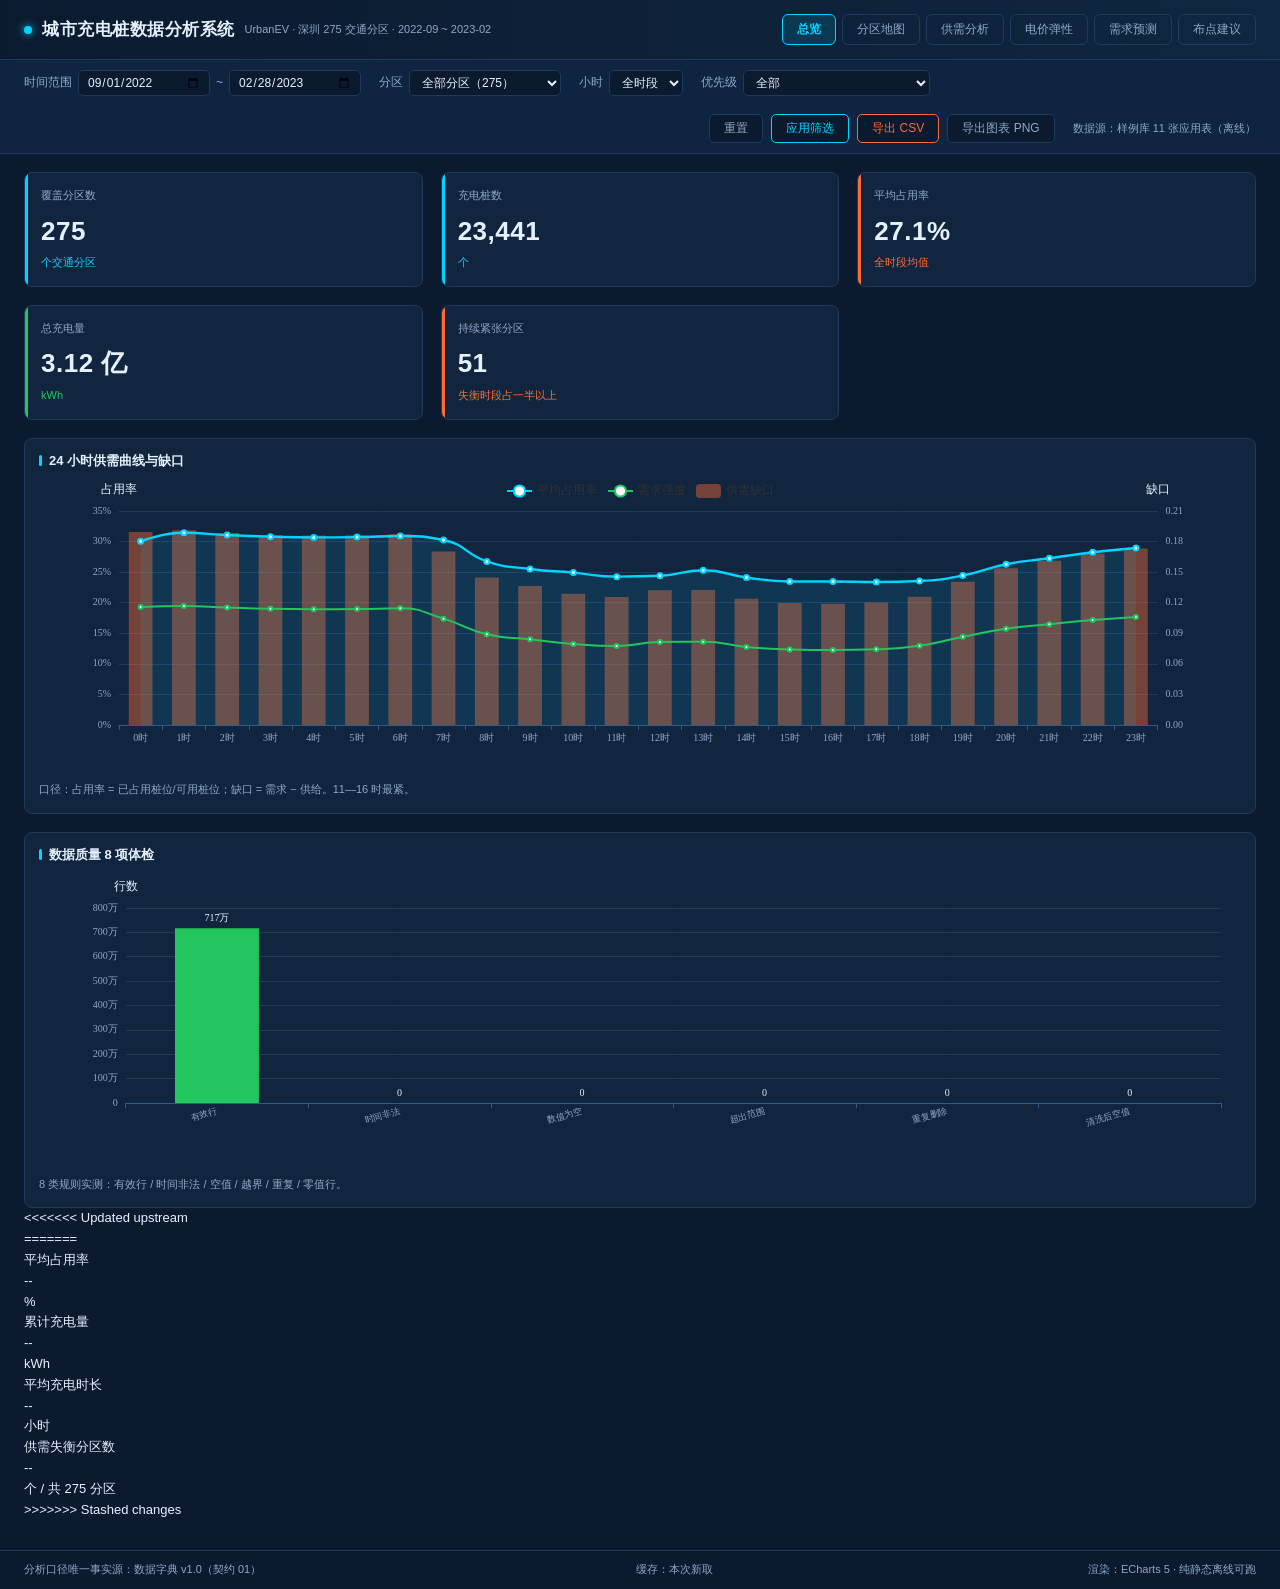
==== commit 6e382622: "[A] 演示视频：画面全用仓库成品图 + C岗风格统一 + 口径修复 视频（40镜/8'01"/1080p）： - 所有画面图改为仓库已有成品图，不另绘图表   · C岗10张核心图表 + 6个页面预" ====
--- a/frontend/index.html
+++ b/frontend/index.html
@@ -62,7 +62,31 @@
       <div class="card"><h3>数据质量 8 项体检</h3><div class="chart" id="chartDq"></div>
         <p class="note">8 类规则实测：有效行 / 时间非法 / 空值 / 越界 / 重复 / 零值行。</p></div>
     </div>
+<<<<<<< Updated upstream
   </section>
+=======
+    <div class="kpi-card" data-kpi="avg-occupancy">
+        <div class="kpi-label">平均占用率</div>
+        <div class="kpi-value" id="kpiOccupancy">--</div>
+        <div class="kpi-sub" id="kpiOccupancySub">%</div>
+    </div>
+    <div class="kpi-card" data-kpi="total-volume">
+        <div class="kpi-label">累计充电量</div>
+        <div class="kpi-value" id="kpiVolume">--</div>
+        <div class="kpi-sub">kWh</div>
+    </div>
+    <div class="kpi-card" data-kpi="avg-duration">
+        <div class="kpi-label">平均充电时长</div>
+        <div class="kpi-value" id="kpiDuration">--</div>
+        <div class="kpi-sub">小时</div>
+    </div>
+    <div class="kpi-card" data-kpi="imbalance">
+        <div class="kpi-label">供需失衡分区数</div>
+        <div class="kpi-value" id="kpiImbalance">--</div>
+        <div class="kpi-sub">个 / 共 275 分区</div>
+    </div>
+</section>
+>>>>>>> Stashed changes
 
   <!-- P2 地图 -->
   <section class="page" id="p2">
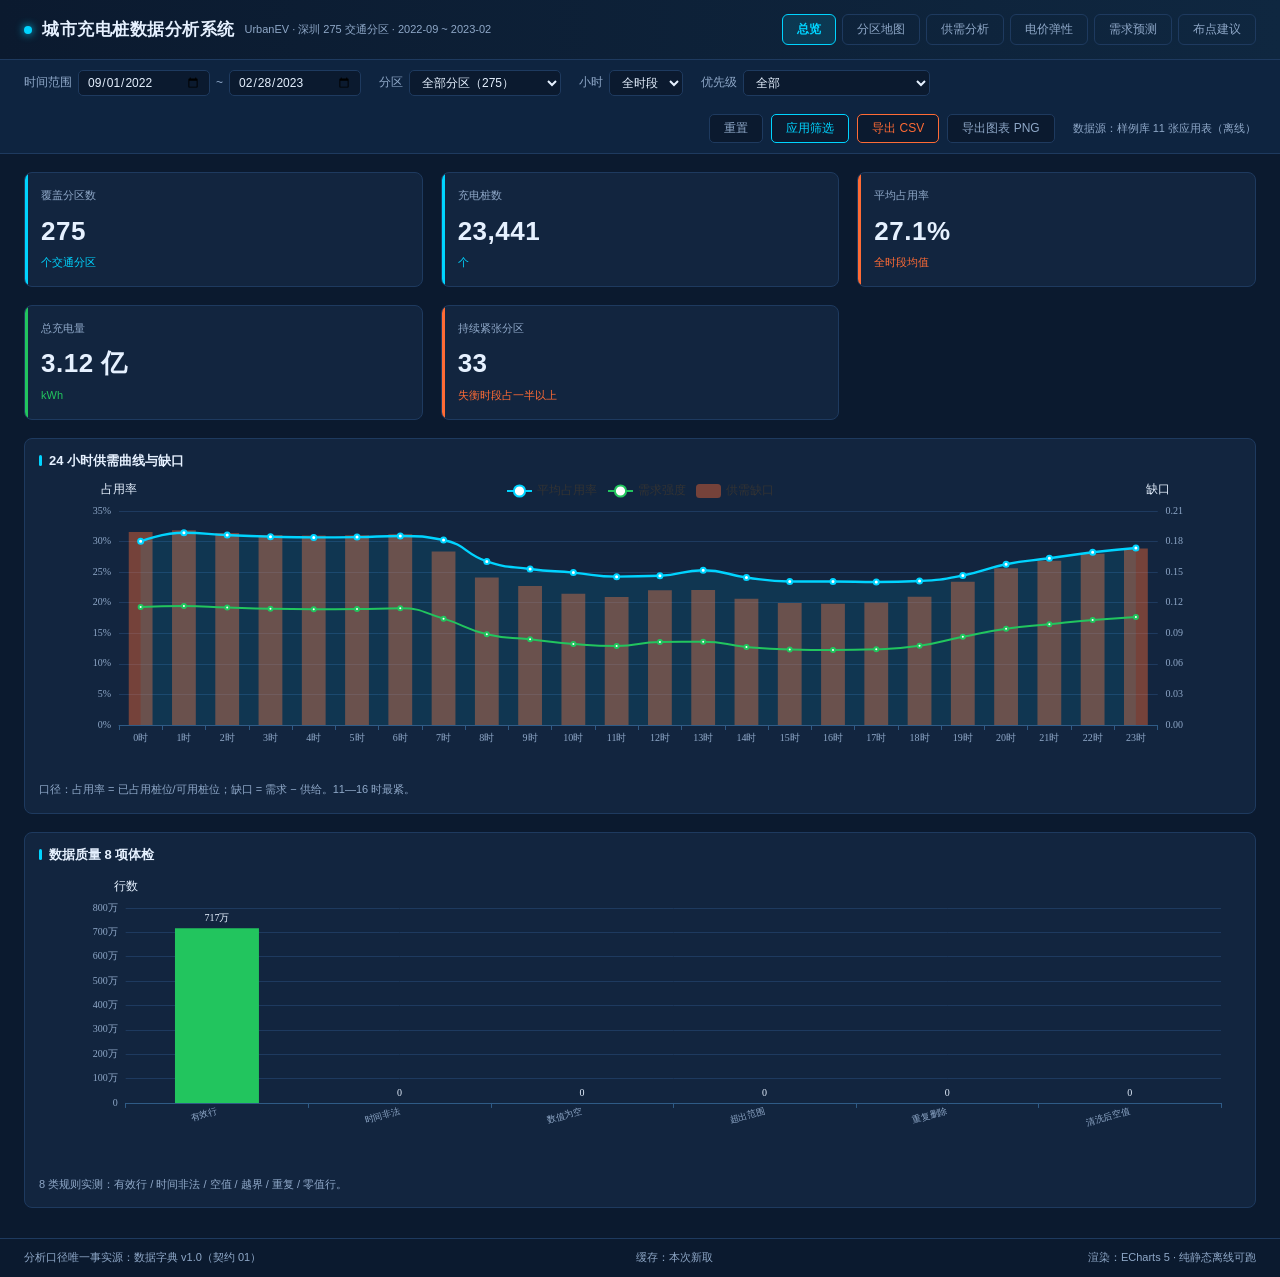
==== commit b8372bc0: "[A] 修复合并残留的 Git 冲突标记 + C岗KPI口径对齐 ★ 合并 C岗 gitee/main 时残留冲突标记，前端读的是脏数据： - frontend/data/dashboard_kpi." ====
--- a/frontend/index.html
+++ b/frontend/index.html
@@ -62,31 +62,7 @@
       <div class="card"><h3>数据质量 8 项体检</h3><div class="chart" id="chartDq"></div>
         <p class="note">8 类规则实测：有效行 / 时间非法 / 空值 / 越界 / 重复 / 零值行。</p></div>
     </div>
-<<<<<<< Updated upstream
   </section>
-=======
-    <div class="kpi-card" data-kpi="avg-occupancy">
-        <div class="kpi-label">平均占用率</div>
-        <div class="kpi-value" id="kpiOccupancy">--</div>
-        <div class="kpi-sub" id="kpiOccupancySub">%</div>
-    </div>
-    <div class="kpi-card" data-kpi="total-volume">
-        <div class="kpi-label">累计充电量</div>
-        <div class="kpi-value" id="kpiVolume">--</div>
-        <div class="kpi-sub">kWh</div>
-    </div>
-    <div class="kpi-card" data-kpi="avg-duration">
-        <div class="kpi-label">平均充电时长</div>
-        <div class="kpi-value" id="kpiDuration">--</div>
-        <div class="kpi-sub">小时</div>
-    </div>
-    <div class="kpi-card" data-kpi="imbalance">
-        <div class="kpi-label">供需失衡分区数</div>
-        <div class="kpi-value" id="kpiImbalance">--</div>
-        <div class="kpi-sub">个 / 共 275 分区</div>
-    </div>
-</section>
->>>>>>> Stashed changes
 
   <!-- P2 地图 -->
   <section class="page" id="p2">
